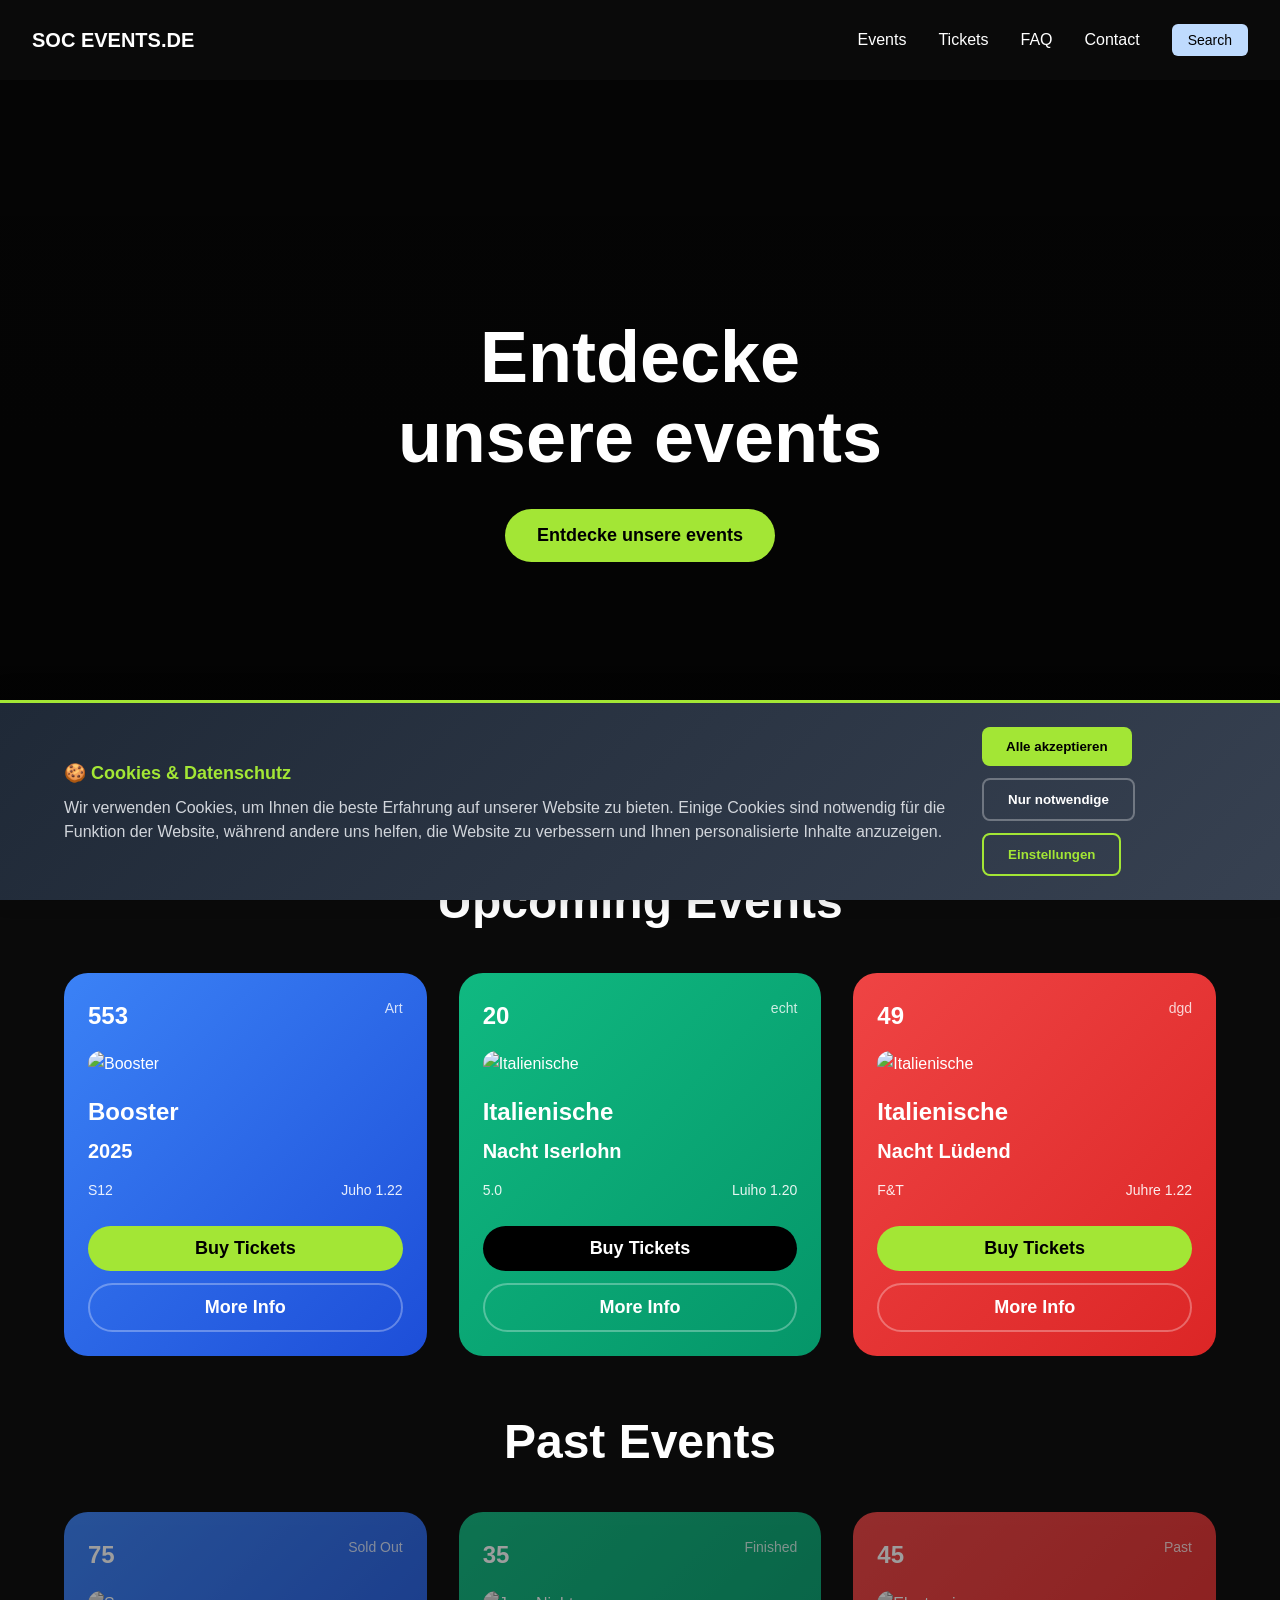
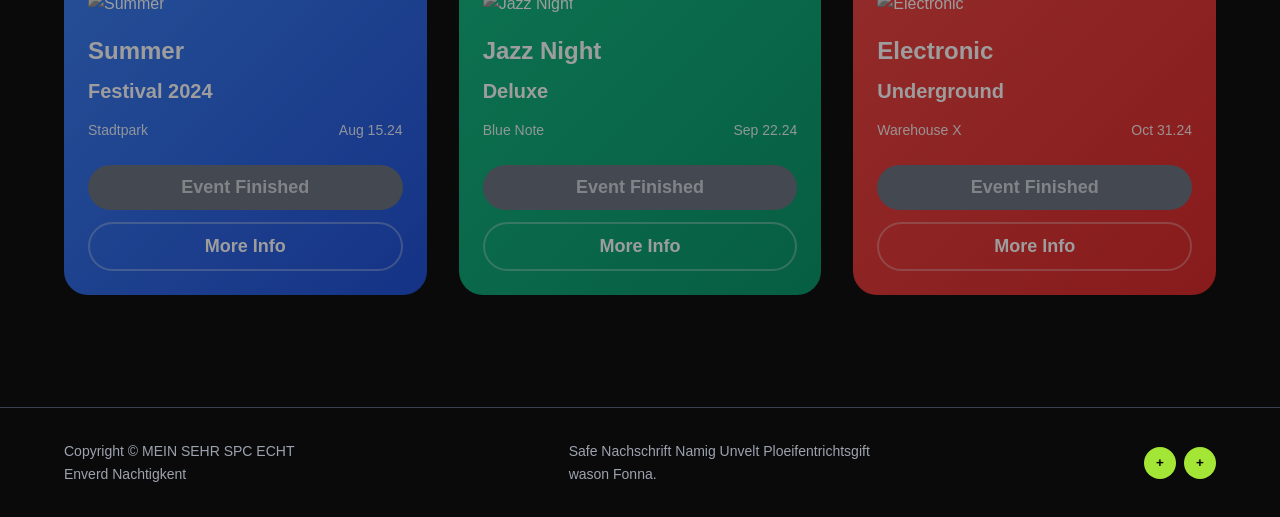
==== html-version/index.html @ f364a634 "Add admin panel and GDPR-compliant cookie management system" ====
<!DOCTYPE html>
<html lang="de">
<head>
    <meta charset="UTF-8">
    <meta name="viewport" content="width=device-width, initial-scale=1.0">
    <title>SOC Events - Entdecke unsere Events</title>
    <meta name="description" content="Entdecke die besten Events und kaufe deine Tickets online bei SOC Events">
    <style>
        * {
            margin: 0;
            padding: 0;
            box-sizing: border-box;
        }

        body {
            font-family: -apple-system, BlinkMacSystemFont, 'Segoe UI', 'Roboto', 'Oxygen', 'Ubuntu', 'Cantarell', sans-serif;
            background-color: #0a0a0a;
            color: #ffffff;
            line-height: 1.6;
        }

        /* Navigation */
        .nav {
            position: relative;
            z-index: 10;
            display: flex;
            align-items: center;
            justify-content: space-between;
            padding: 1.5rem 1rem;
        }

        @media (min-width: 768px) {
            .nav {
                padding: 1.5rem 2rem;
            }
        }

        .nav-logo {
            font-size: 1.125rem;
            font-weight: bold;
            color: white;
        }

        @media (min-width: 768px) {
            .nav-logo {
                font-size: 1.25rem;
            }
        }

        .nav-menu {
            display: flex;
            align-items: center;
            gap: 1rem;
        }

        @media (min-width: 768px) {
            .nav-menu {
                gap: 2rem;
            }
        }

        .nav-links {
            display: none;
            align-items: center;
            gap: 2rem;
        }

        @media (min-width: 768px) {
            .nav-links {
                display: flex;
            }
        }

        .nav-button {
            background: none;
            border: none;
            color: white;
            cursor: pointer;
            transition: color 0.3s ease;
            font-size: 1rem;
            text-decoration: none;
        }

        .nav-button:hover {
            color: #a3e635;
        }

        .search-btn {
            background: #bfdbfe;
            color: #000;
            padding: 0.5rem 1rem;
            border: none;
            border-radius: 0.375rem;
            cursor: pointer;
            transition: background-color 0.3s ease;
            font-size: 0.875rem;
        }

        .search-btn:hover {
            background: #93c5fd;
        }

        /* Hero Section */
        .hero {
            background: linear-gradient(rgba(0,0,0,0.5), rgba(0,0,0,0.7)), url('https://images.unsplash.com/photo-1493225457124-a3eb161ffa5f?w=1200&q=80');
            background-size: cover;
            background-position: center;
            background-attachment: fixed;
            min-height: 80vh;
            display: flex;
            align-items: center;
            justify-content: center;
            text-align: center;
        }

        .hero-content {
            max-width: 64rem;
            padding: 0 1rem;
        }

        .hero-title {
            font-size: 2.5rem;
            font-weight: bold;
            color: white;
            margin-bottom: 2rem;
            line-height: 1.1;
        }

        @media (min-width: 768px) {
            .hero-title {
                font-size: 4rem;
            }
        }

        @media (min-width: 1024px) {
            .hero-title {
                font-size: 4.5rem;
            }
        }

        .hero-btn {
            background: #a3e635;
            color: #000;
            padding: 1rem 2rem;
            border: none;
            border-radius: 9999px;
            font-size: 1.125rem;
            font-weight: 600;
            cursor: pointer;
            transition: background-color 0.3s ease;
        }

        .hero-btn:hover {
            background: #84cc16;
        }

        /* Events Section */
        .events-section {
            padding: 4rem 1rem;
        }

        .events-container {
            max-width: 72rem;
            margin: 0 auto;
        }

        .section-title {
            font-size: 2rem;
            font-weight: bold;
            color: white;
            margin-bottom: 2rem;
            text-align: center;
        }

        @media (min-width: 768px) {
            .section-title {
                font-size: 2.5rem;
            }
        }

        @media (min-width: 1024px) {
            .section-title {
                font-size: 3rem;
            }
        }

        .events-grid {
            display: grid;
            grid-template-columns: 1fr;
            gap: 2rem;
            margin-bottom: 3rem;
        }

        @media (min-width: 768px) {
            .events-grid {
                grid-template-columns: repeat(3, 1fr);
            }
        }

        .event-card {
            border-radius: 1.5rem;
            padding: 1.5rem;
            color: white;
            position: relative;
            overflow: hidden;
            transition: opacity 0.3s ease;
        }

        .event-card-blue {
            background: linear-gradient(135deg, #3b82f6 0%, #1d4ed8 100%);
        }

        .event-card-green {
            background: linear-gradient(135deg, #10b981 0%, #059669 100%);
        }

        .event-card-red {
            background: linear-gradient(135deg, #ef4444 0%, #dc2626 100%);
        }

        .past-event {
            opacity: 0.6;
        }

        .past-event:hover {
            opacity: 0.8;
        }

        .event-header {
            display: flex;
            justify-content: space-between;
            align-items: flex-start;
            margin-bottom: 1rem;
        }

        .event-price {
            font-size: 1.5rem;
            font-weight: bold;
        }

        .event-status {
            font-size: 0.875rem;
            opacity: 0.8;
        }

        .event-image {
            width: 100%;
            height: 12rem;
            object-fit: cover;
            border-radius: 1rem;
            margin-bottom: 1rem;
        }

        .past-event .event-image {
            filter: grayscale(100%);
        }

        .event-title {
            font-size: 1.5rem;
            font-weight: bold;
            margin-bottom: 0.25rem;
        }

        .event-subtitle {
            font-size: 1.25rem;
            font-weight: 600;
            margin-bottom: 0.75rem;
        }

        .event-details {
            display: flex;
            justify-content: space-between;
            font-size: 0.875rem;
            opacity: 0.9;
            margin-bottom: 1.5rem;
        }

        .event-buttons {
            display: flex;
            flex-direction: column;
            gap: 0.75rem;
        }

        .btn {
            width: 100%;
            padding: 0.75rem 1.5rem;
            border-radius: 9999px;
            font-weight: 600;
            font-size: 1.125rem;
            border: none;
            cursor: pointer;
            transition: all 0.3s ease;
        }

        .btn-primary {
            background: #a3e635;
            color: #000;
        }

        .btn-primary:hover {
            background: #84cc16;
        }

        .btn-secondary {
            background: transparent;
            border: 2px solid rgba(255, 255, 255, 0.3);
            color: white;
        }

        .btn-secondary:hover {
            background: rgba(255, 255, 255, 0.1);
            border-color: rgba(255, 255, 255, 0.5);
        }

        .btn-dark {
            background: #000;
            color: white;
        }

        .btn-dark:hover {
            background: #374151;
        }

        .btn-disabled {
            background: #6b7280 !important;
            color: #d1d5db !important;
            cursor: not-allowed !important;
        }

        .btn-disabled:hover {
            background: #6b7280 !important;
        }

        /* Modal */
        .modal {
            display: none;
            position: fixed;
            z-index: 1000;
            left: 0;
            top: 0;
            width: 100%;
            height: 100%;
            background-color: rgba(0, 0, 0, 0.8);
        }

        .modal-content {
            background-color: #1f2937;
            margin: 2% auto;
            padding: 2rem;
            border-radius: 1rem;
            border: 1px solid #374151;
            width: 95%;
            max-width: 48rem;
            color: white;
            max-height: 95vh;
            overflow-y: auto;
            position: relative;
        }

        .modal-header {
            margin-bottom: 1.5rem;
        }

        .modal-title {
            font-size: 1.5rem;
            font-weight: bold;
            color: #a3e635;
            margin-bottom: 0.5rem;
        }

        .modal-description {
            color: #d1d5db;
            font-size: 1.125rem;
        }

        .modal-image {
            width: 100%;
            height: 200px;
            object-fit: cover;
            border-radius: 0.5rem;
            margin-bottom: 1.5rem;
        }

        .modal-grid {
            display: grid;
            grid-template-columns: 1fr;
            gap: 1.5rem;
            margin-bottom: 1.5rem;
        }

        @media (min-width: 768px) {
            .modal-grid {
                grid-template-columns: repeat(2, 1fr);
            }
        }

        .modal-section h4 {
            font-weight: 600;
            color: #a3e635;
            margin-bottom: 0.5rem;
        }

        .modal-section p {
            font-size: 0.875rem;
            margin-bottom: 0.5rem;
        }

        .modal-section .label {
            color: #9ca3af;
        }

        .modal-buttons {
            display: flex;
            gap: 0.75rem;
            padding-top: 1rem;
            flex-wrap: wrap;
        }

        .modal-buttons .btn {
            flex: 1;
            min-width: 120px;
        }

        .close {
            color: #aaa;
            position: absolute;
            top: 1rem;
            right: 1.5rem;
            font-size: 28px;
            font-weight: bold;
            cursor: pointer;
            line-height: 1;
        }

        .close:hover {
            color: white;
        }

        /* Footer */
        .footer {
            padding: 2rem 1rem;
            border-top: 1px solid #374151;
        }

        .footer-content {
            max-width: 72rem;
            margin: 0 auto;
            display: flex;
            flex-direction: column;
            justify-content: space-between;
            align-items: center;
            gap: 1rem;
            text-align: center;
        }

        @media (min-width: 768px) {
            .footer-content {
                flex-direction: row;
                text-align: left;
            }
        }

        .footer-text {
            color: #9ca3af;
            font-size: 0.875rem;
        }

        .footer-buttons {
            display: flex;
            gap: 0.5rem;
        }

        .footer-btn {
            background: #a3e635;
            color: #000;
            width: 2rem;
            height: 2rem;
            border-radius: 50%;
            border: none;
            cursor: pointer;
            display: flex;
            align-items: center;
            justify-content: center;
            font-weight: bold;
        }

        .footer-btn:hover {
            background: #84cc16;
        }

        /* Smooth scrolling */
        html {
            scroll-behavior: smooth;
        }
    </style>
</head>
<body>
    <!-- Navigation -->
    <nav class="nav">
        <div class="nav-logo">SOC EVENTS.DE</div>
        <div class="nav-menu">
            <div class="nav-links">
                <a href="index.html" class="nav-button">Events</a>
                <a href="tickets.html" class="nav-button">Tickets</a>
                <a href="faq.html" class="nav-button">FAQ</a>
                <a href="contact.html" class="nav-button">Contact</a>
            </div>
            <button class="search-btn">Search</button>
        </div>
    </nav>

    <!-- Hero Section -->
    <section class="hero">
        <div class="hero-content">
            <h1 class="hero-title">
                Entdecke<br>
                unsere events
            </h1>
            <button class="hero-btn" onclick="scrollToEvents()">
                Entdecke unsere events
            </button>
        </div>
    </section>

    <!-- Events Section -->
    <section id="events-section" class="events-section">
        <div class="events-container">
            <!-- Upcoming Events -->
            <div>
                <h2 class="section-title">Upcoming Events</h2>
                <div class="events-grid" id="upcoming-events">
                    <!-- Events will be populated by JavaScript -->
                </div>
            </div>

            <!-- Past Events -->
            <div>
                <h2 class="section-title">Past Events</h2>
                <div class="events-grid" id="past-events">
                    <!-- Past events will be populated by JavaScript -->
                </div>
            </div>
        </div>
    </section>

    <!-- Footer -->
    <footer class="footer">
        <div class="footer-content">
            <div class="footer-text">
                Copyright © MEIN SEHR SPC ECHT<br>
                Enverd Nachtigkent
            </div>
            <div class="footer-text">
                Safe Nachschrift Namig Unvelt Ploeifentrichtsgift<br>
                wason Fonna.
            </div>
            <div class="footer-buttons">
                <button class="footer-btn">+</button>
                <button class="footer-btn">+</button>
            </div>
        </div>
    </footer>

    <!-- Modal -->
    <div id="eventModal" class="modal">
        <div class="modal-content">
            <span class="close">&times;</span>
            <div class="modal-header">
                <div class="modal-title" id="modalTitle"></div>
                <div class="modal-description" id="modalDescription"></div>
            </div>
            <div id="modalBody">
                <!-- Modal content will be populated by JavaScript -->
            </div>
        </div>
    </div>

    <!-- Cookie Manager -->
    <script src="cookie-manager.js"></script>

    <script>
        // Event data
        const upcomingEvents = [
            {
                id: 1,
                title: "Booster",
                subtitle: "2025",
                venue: "S12",
                date: "Juho 1.22",
                price: "553",
                status: "Art",
                image: "https://images.unsplash.com/photo-1429962714451-bb934ecdc4ec?w=400&q=80",
                cardType: 'blue',
                buttonStyle: 'default',
                description: "Ein unvergessliches Konzert-Erlebnis mit internationalen Künstlern und einer spektakulären Bühnenshow. Freuen Sie sich auf eine Nacht voller Energie, großartiger Musik und unvergesslicher Momente.",
                fullDate: "1. Juli 2022",
                startTime: "20:00",
                endTime: "02:00",
                category: "Konzert",
                ageRestriction: "18+",
                ticketsAvailable: 1250
            },
            {
                id: 2,
                title: "Italienische",
                subtitle: "Nacht Iserlohn",
                venue: "5.0",
                date: "Luiho 1.20",
                price: "20",
                status: "echt",
                image: "https://images.unsplash.com/photo-1493225457124-a3eb161ffa5f?w=400&q=80",
                cardType: 'green',
                buttonStyle: 'dark',
                description: "Erleben Sie eine magische italienische Nacht mit authentischer Musik, traditionellem Essen und einer warmen, einladenden Atmosphäre. Perfekt für Familien und Freunde.",
                fullDate: "1. Juli 2020",
                startTime: "19:00",
                endTime: "23:30",
                category: "Kulturell",
                ageRestriction: "Alle Altersgruppen",
                ticketsAvailable: 800
            },
            {
                id: 3,
                title: "Italienische",
                subtitle: "Nacht Lüdend",
                venue: "F&T",
                date: "Juhre 1.22",
                price: "49",
                status: "dgd",
                image: "https://images.unsplash.com/photo-1540039155733-5bb30b53aa14?w=400&q=80",
                cardType: 'red',
                buttonStyle: 'light',
                description: "Eine exklusive italienische Nacht in Lüdenscheid mit Live-Musik, kulinarischen Köstlichkeiten und einer eleganten Atmosphäre. Ein Abend für Genießer.",
                fullDate: "1. Juli 2022",
                startTime: "18:30",
                endTime: "01:00",
                category: "Gala",
                ageRestriction: "21+",
                ticketsAvailable: 300
            }
        ];

        const pastEvents = [
            {
                id: 4,
                title: "Summer",
                subtitle: "Festival 2024",
                venue: "Stadtpark",
                date: "Aug 15.24",
                price: "75",
                status: "Sold Out",
                image: "https://images.unsplash.com/photo-1459749411175-04bf5292ceea?w=400&q=80",
                cardType: 'blue',
                buttonStyle: 'default',
                description: "Ein unvergessliches Sommerfestival mit über 20 Künstlern aus verschiedenen Genres. Drei Tage voller Musik, Kunst und Gemeinschaft unter freiem Himmel.",
                fullDate: "15. August 2024",
                startTime: "14:00",
                endTime: "02:00",
                category: "Festival",
                ageRestriction: "16+",
                ticketsAvailable: 0
            },
            {
                id: 5,
                title: "Jazz Night",
                subtitle: "Deluxe",
                venue: "Blue Note",
                date: "Sep 22.24",
                price: "35",
                status: "Finished",
                image: "https://images.unsplash.com/photo-1415201364774-f6f0bb35f28f?w=400&q=80",
                cardType: 'green',
                buttonStyle: 'dark',
                description: "Eine elegante Jazz-Nacht mit lokalen und internationalen Künstlern. Genießen Sie erstklassige Musik in einer intimen und stilvollen Atmosphäre.",
                fullDate: "22. September 2024",
                startTime: "19:30",
                endTime: "23:00",
                category: "Jazz",
                ageRestriction: "Alle Altersgruppen",
                ticketsAvailable: 0
            },
            {
                id: 6,
                title: "Electronic",
                subtitle: "Underground",
                venue: "Warehouse X",
                date: "Oct 31.24",
                price: "45",
                status: "Past",
                image: "https://images.unsplash.com/photo-1470229722913-7c0e2dbbafd3?w=400&q=80",
                cardType: 'red',
                buttonStyle: 'light',
                description: "Eine intensive elektronische Nacht mit Underground-DJs und einer hypnotischen Lichtshow. Perfekt für Liebhaber von Techno und elektronischer Musik.",
                fullDate: "31. Oktober 2024",
                startTime: "22:00",
                endTime: "06:00",
                category: "Electronic",
                ageRestriction: "18+",
                ticketsAvailable: 0
            }
        ];

        // Functions
        function scrollToEvents() {
            const eventsSection = document.getElementById('events-section');
            if (eventsSection) {
                eventsSection.scrollIntoView({ behavior: 'smooth' });
            }
        }

        function createEventCard(event, isPast = false) {
            const card = document.createElement('div');
            card.className = `event-card event-card-${event.cardType} ${isPast ? 'past-event' : ''}`;

            const buttonClass = isPast ? 'btn-disabled' :
                event.buttonStyle === 'dark' ? 'btn-dark' : 'btn-primary';

            const buttonText = isPast ? 'Event Finished' : 'Buy Tickets';
            const buttonDisabled = isPast ? 'disabled' : '';
            const onClickHandler = isPast ? '' : `onclick="buyTickets('${event.title}', '${event.subtitle}')"`;

            card.innerHTML = `
                <div class="event-header">
                    <span class="event-price">${event.price}</span>
                    <span class="event-status">${event.status}</span>
                </div>

                <div>
                    <img src="${event.image}" alt="${event.title}" class="event-image" loading="lazy">
                </div>

                <div>
                    <h3 class="event-title">${event.title}</h3>
                    <h4 class="event-subtitle">${event.subtitle}</h4>
                    <div class="event-details">
                        <span>${event.venue}</span>
                        <span>${event.date}</span>
                    </div>
                </div>

                <div class="event-buttons">
                    <button class="btn ${buttonClass}" ${buttonDisabled} ${onClickHandler}>
                        ${buttonText}
                    </button>

                    <button class="btn btn-secondary" onclick="showMoreInfo(${event.id}, ${isPast})">
                        More Info
                    </button>
                </div>
            `;

            return card;
        }

        function buyTickets(title, subtitle) {
            alert(`Redirecting to tickets for ${title} ${subtitle}...`);
        }

        function showMoreInfo(eventId, isPast) {
            const event = isPast ?
                pastEvents.find(e => e.id === eventId) :
                upcomingEvents.find(e => e.id === eventId);

            if (!event) return;

            const modal = document.getElementById('eventModal');
            const modalTitle = document.getElementById('modalTitle');
            const modalDescription = document.getElementById('modalDescription');
            const modalBody = document.getElementById('modalBody');

            modalTitle.textContent = `${event.title} ${event.subtitle}`;
            modalDescription.textContent = `${event.category} • ${event.venue}${isPast ? ' • Vergangenes Event' : ''}`;

            const ticketButtonContent = isPast ?
                `<button class="btn btn-disabled" disabled>Event Beendet</button>` :
                `<button class="btn btn-primary" onclick="buyTickets('${event.title}', '${event.subtitle}')">Tickets Kaufen</button>`;

            modalBody.innerHTML = `
                <img src="${event.image}" alt="${event.title} ${event.subtitle}" class="modal-image" loading="lazy">

                <div class="modal-grid">
                    <div class="modal-section">
                        <h4>Event Details</h4>
                        <p><span class="label">Datum:</span> ${event.fullDate}</p>
                        <p><span class="label">Zeit:</span> ${event.startTime} - ${event.endTime}</p>
                        <p><span class="label">Venue:</span> ${event.venue}</p>
                        <p><span class="label">Kategorie:</span> ${event.category}</p>
                    </div>

                    <div class="modal-section">
                        <h4>${isPast ? 'Event Info' : 'Ticket Info'}</h4>
                        <p><span class="label">${isPast ? 'Preis war:' : 'Preis:'}</span> €${event.price}</p>
                        <p><span class="label">${isPast ? 'Status:' : 'Verfügbar:'}</span> ${isPast ? event.status : event.ticketsAvailable + ' Tickets'}</p>
                        <p><span class="label">Altersfreigabe:</span> ${event.ageRestriction}</p>
                    </div>
                </div>

                <div class="modal-section">
                    <h4>Beschreibung</h4>
                    <p style="color: #d1d5db; line-height: 1.6;">${event.description}</p>
                </div>

                <div class="modal-buttons">
                    ${ticketButtonContent}
                    <button class="btn btn-secondary" onclick="shareEvent('${event.title}', '${event.subtitle}')">
                        Teilen
                    </button>
                </div>
            `;

            modal.style.display = 'block';
            document.body.style.overflow = 'hidden';
        }

        function shareEvent(title, subtitle) {
            if (navigator.share) {
                navigator.share({
                    title: `${title} ${subtitle} - SOC Events`,
                    text: `Check out this event: ${title} ${subtitle}`,
                    url: window.location.href
                });
            } else {
                // Fallback for browsers that don't support Web Share API
                const text = `Check out this event: ${title} ${subtitle} on SOC Events!`;
                if (navigator.clipboard) {
                    navigator.clipboard.writeText(text);
                    alert('Event info copied to clipboard!');
                } else {
                    alert(`Share this event: ${title} ${subtitle}`);
                }
            }
        }

        function closeModal() {
            document.getElementById('eventModal').style.display = 'none';
            document.body.style.overflow = 'auto';
        }

        // Initialize events
        function initializeEvents() {
            const upcomingContainer = document.getElementById('upcoming-events');
            const pastContainer = document.getElementById('past-events');

            // Clear existing content
            upcomingContainer.innerHTML = '';
            pastContainer.innerHTML = '';

            // Add upcoming events
            upcomingEvents.forEach(event => {
                upcomingContainer.appendChild(createEventCard(event, false));
            });

            // Add past events
            pastEvents.forEach(event => {
                pastContainer.appendChild(createEventCard(event, true));
            });
        }

        // Modal close functionality
        window.onclick = function(event) {
            const modal = document.getElementById('eventModal');
            if (event.target === modal) {
                closeModal();
            }
        }

        // Close modal with X button
        document.addEventListener('DOMContentLoaded', function() {
            const closeBtn = document.querySelector('.close');
            if (closeBtn) {
                closeBtn.onclick = closeModal;
            }
        });

        // Close modal with Escape key
        document.addEventListener('keydown', function(event) {
            if (event.key === 'Escape') {
                closeModal();
            }
        });

        // Initialize when page loads
        document.addEventListener('DOMContentLoaded', function() {
            initializeEvents();

            // Add smooth scrolling fallback for older browsers
            if (!('scrollBehavior' in document.documentElement.style)) {
                window.scrollToEvents = function() {
                    const element = document.getElementById('events-section');
                    if (element) {
                        element.scrollIntoView();
                    }
                }
            }
        });

        // Performance optimization: lazy load images
        if ('IntersectionObserver' in window) {
            const imageObserver = new IntersectionObserver((entries, observer) => {
                entries.forEach(entry => {
                    if (entry.isIntersecting) {
                        const img = entry.target;
                        img.src = img.dataset.src;
                        img.classList.remove('lazy');
                        imageObserver.unobserve(img);
                    }
                });
            });

            // This would be used for lazy loading if we had data-src attributes
        }

        // Secret admin access (Ctrl+Shift+A)
        document.addEventListener('keydown', function(e) {
            if (e.ctrlKey && e.shiftKey && e.key === 'A') {
                window.location.href = 'admin.html';
            }
        });
    </script>
</body>
</html>
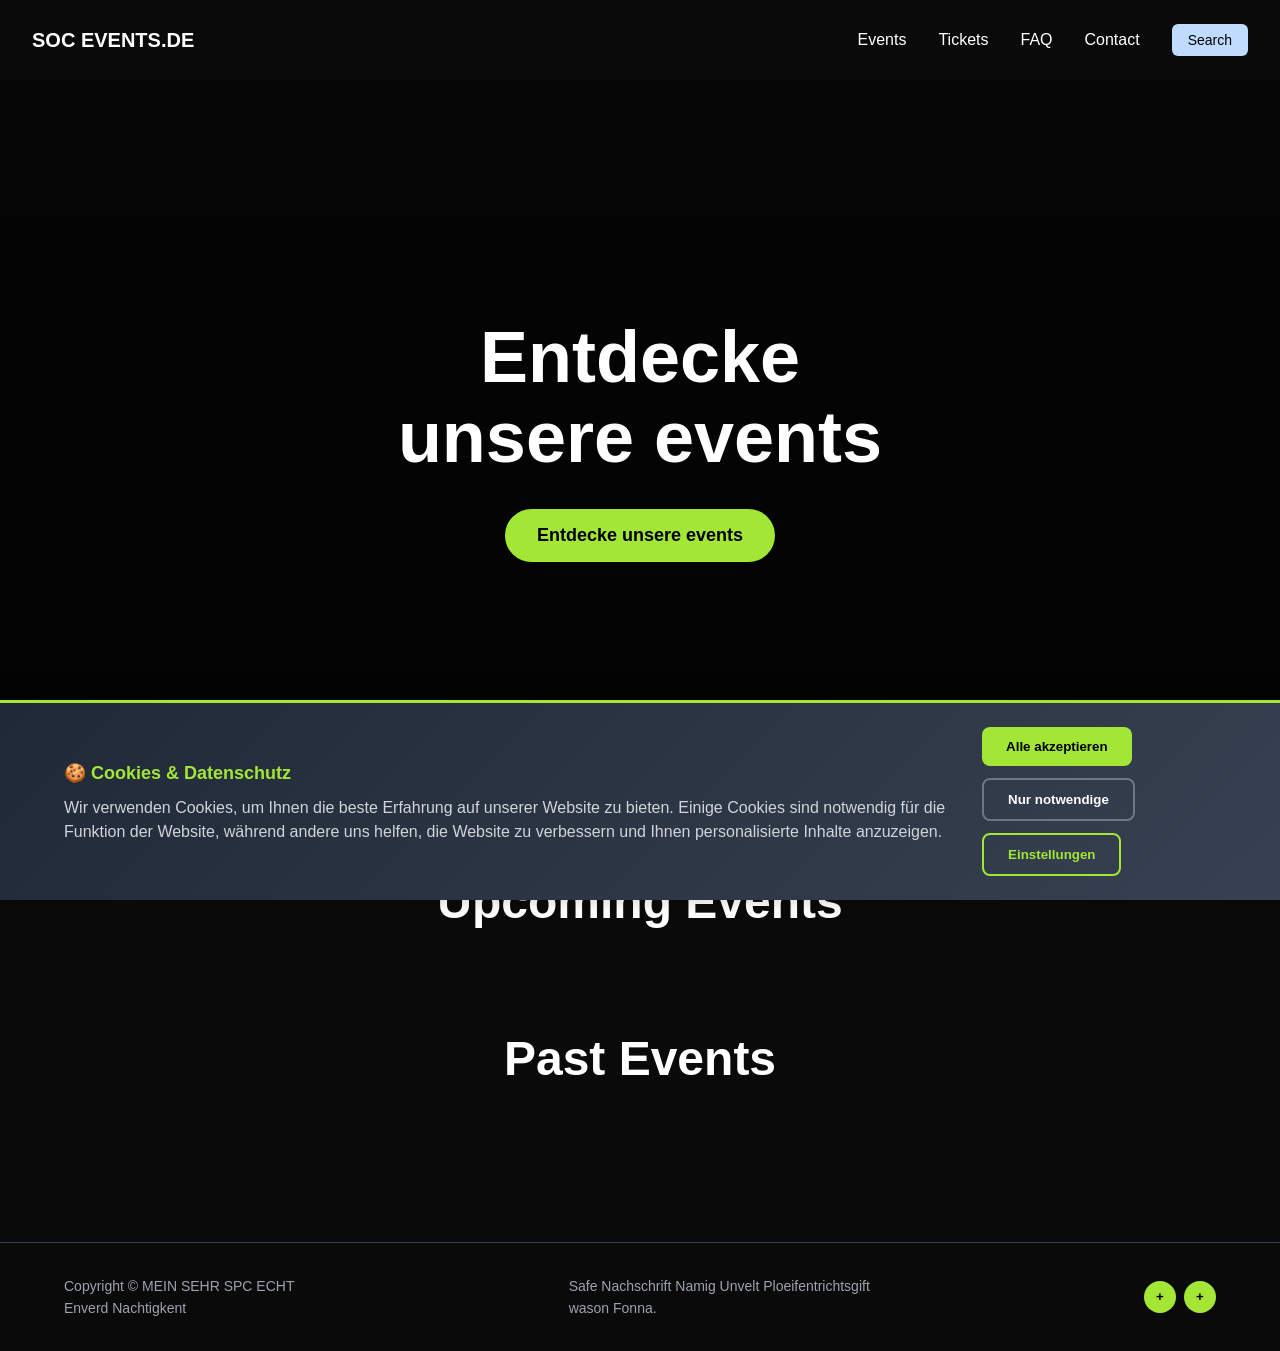
==== commit e41600f1: "Add database integration solutions for admin panel functionality" ====
--- a/html-version/index.html
+++ b/html-version/index.html
@@ -579,126 +579,76 @@
     <script src="cookie-manager.js"></script>
 
     <script>
-        // Event data
-        const upcomingEvents = [
-            {
-                id: 1,
-                title: "Booster",
-                subtitle: "2025",
-                venue: "S12",
-                date: "Juho 1.22",
-                price: "553",
-                status: "Art",
-                image: "https://images.unsplash.com/photo-1429962714451-bb934ecdc4ec?w=400&q=80",
-                cardType: 'blue',
-                buttonStyle: 'default',
-                description: "Ein unvergessliches Konzert-Erlebnis mit internationalen Künstlern und einer spektakulären Bühnenshow. Freuen Sie sich auf eine Nacht voller Energie, großartiger Musik und unvergesslicher Momente.",
-                fullDate: "1. Juli 2022",
-                startTime: "20:00",
-                endTime: "02:00",
-                category: "Konzert",
-                ageRestriction: "18+",
-                ticketsAvailable: 1250
-            },
-            {
-                id: 2,
-                title: "Italienische",
-                subtitle: "Nacht Iserlohn",
-                venue: "5.0",
-                date: "Luiho 1.20",
-                price: "20",
-                status: "echt",
-                image: "https://images.unsplash.com/photo-1493225457124-a3eb161ffa5f?w=400&q=80",
-                cardType: 'green',
-                buttonStyle: 'dark',
-                description: "Erleben Sie eine magische italienische Nacht mit authentischer Musik, traditionellem Essen und einer warmen, einladenden Atmosphäre. Perfekt für Familien und Freunde.",
-                fullDate: "1. Juli 2020",
-                startTime: "19:00",
-                endTime: "23:30",
-                category: "Kulturell",
-                ageRestriction: "Alle Altersgruppen",
-                ticketsAvailable: 800
-            },
-            {
-                id: 3,
-                title: "Italienische",
-                subtitle: "Nacht Lüdend",
-                venue: "F&T",
-                date: "Juhre 1.22",
-                price: "49",
-                status: "dgd",
-                image: "https://images.unsplash.com/photo-1540039155733-5bb30b53aa14?w=400&q=80",
-                cardType: 'red',
-                buttonStyle: 'light',
-                description: "Eine exklusive italienische Nacht in Lüdenscheid mit Live-Musik, kulinarischen Köstlichkeiten und einer eleganten Atmosphäre. Ein Abend für Genießer.",
-                fullDate: "1. Juli 2022",
-                startTime: "18:30",
-                endTime: "01:00",
-                category: "Gala",
-                ageRestriction: "21+",
-                ticketsAvailable: 300
-            }
-        ];
-
-        const pastEvents = [
-            {
-                id: 4,
-                title: "Summer",
-                subtitle: "Festival 2024",
-                venue: "Stadtpark",
-                date: "Aug 15.24",
-                price: "75",
-                status: "Sold Out",
-                image: "https://images.unsplash.com/photo-1459749411175-04bf5292ceea?w=400&q=80",
-                cardType: 'blue',
-                buttonStyle: 'default',
-                description: "Ein unvergessliches Sommerfestival mit über 20 Künstlern aus verschiedenen Genres. Drei Tage voller Musik, Kunst und Gemeinschaft unter freiem Himmel.",
-                fullDate: "15. August 2024",
-                startTime: "14:00",
-                endTime: "02:00",
-                category: "Festival",
-                ageRestriction: "16+",
-                ticketsAvailable: 0
-            },
-            {
-                id: 5,
-                title: "Jazz Night",
-                subtitle: "Deluxe",
-                venue: "Blue Note",
-                date: "Sep 22.24",
-                price: "35",
-                status: "Finished",
-                image: "https://images.unsplash.com/photo-1415201364774-f6f0bb35f28f?w=400&q=80",
-                cardType: 'green',
-                buttonStyle: 'dark',
-                description: "Eine elegante Jazz-Nacht mit lokalen und internationalen Künstlern. Genießen Sie erstklassige Musik in einer intimen und stilvollen Atmosphäre.",
-                fullDate: "22. September 2024",
-                startTime: "19:30",
-                endTime: "23:00",
-                category: "Jazz",
-                ageRestriction: "Alle Altersgruppen",
-                ticketsAvailable: 0
-            },
-            {
-                id: 6,
-                title: "Electronic",
-                subtitle: "Underground",
-                venue: "Warehouse X",
-                date: "Oct 31.24",
-                price: "45",
-                status: "Past",
-                image: "https://images.unsplash.com/photo-1470229722913-7c0e2dbbafd3?w=400&q=80",
-                cardType: 'red',
-                buttonStyle: 'light',
-                description: "Eine intensive elektronische Nacht mit Underground-DJs und einer hypnotischen Lichtshow. Perfekt für Liebhaber von Techno und elektronischer Musik.",
-                fullDate: "31. Oktober 2024",
-                startTime: "22:00",
-                endTime: "06:00",
-                category: "Electronic",
-                ageRestriction: "18+",
-                ticketsAvailable: 0
-            }
-        ];
+        // Event data - will be loaded from API
+        let upcomingEvents = [];
+        let pastEvents = [];
+
+        // Load events from API
+        async function loadEventsFromAPI() {
+            try {
+                const response = await fetch('api.php');
+                if (response.ok) {
+                    const data = await response.json();
+                    upcomingEvents = data.upcoming || [];
+                    pastEvents = data.past || [];
+                    initializeEvents();
+                } else {
+                    throw new Error('Failed to load events from API');
+                }
+            } catch (error) {
+                console.error('Error loading events:', error);
+                // Fallback to default data
+                loadDefaultEvents();
+                initializeEvents();
+            }
+        }
+
+        // Fallback default events
+        function loadDefaultEvents() {
+            upcomingEvents = [
+                {
+                    id: 1,
+                    title: "Booster",
+                    subtitle: "2025",
+                    venue: "S12",
+                    date: "Juho 1.22",
+                    price: "553",
+                    status: "Art",
+                    image: "https://images.unsplash.com/photo-1429962714451-bb934ecdc4ec?w=400&q=80",
+                    cardType: 'blue',
+                    buttonStyle: 'default',
+                    description: "Ein unvergessliches Konzert-Erlebnis mit internationalen Künstlern und einer spektakulären Bühnenshow.",
+                    fullDate: "1. Juli 2022",
+                    startTime: "20:00",
+                    endTime: "02:00",
+                    category: "Konzert",
+                    ageRestriction: "18+",
+                    ticketsAvailable: 1250
+                }
+            ];
+
+            pastEvents = [
+                {
+                    id: 4,
+                    title: "Summer",
+                    subtitle: "Festival 2024",
+                    venue: "Stadtpark",
+                    date: "Aug 15.24",
+                    price: "75",
+                    status: "Sold Out",
+                    image: "https://images.unsplash.com/photo-1459749411175-04bf5292ceea?w=400&q=80",
+                    cardType: 'blue',
+                    buttonStyle: 'default',
+                    description: "Ein unvergessliches Sommerfestival mit über 20 Künstlern aus verschiedenen Genres.",
+                    fullDate: "15. August 2024",
+                    startTime: "14:00",
+                    endTime: "02:00",
+                    category: "Festival",
+                    ageRestriction: "16+",
+                    ticketsAvailable: 0
+                }
+            ];
+        }
 
         // Functions
         function scrollToEvents() {
